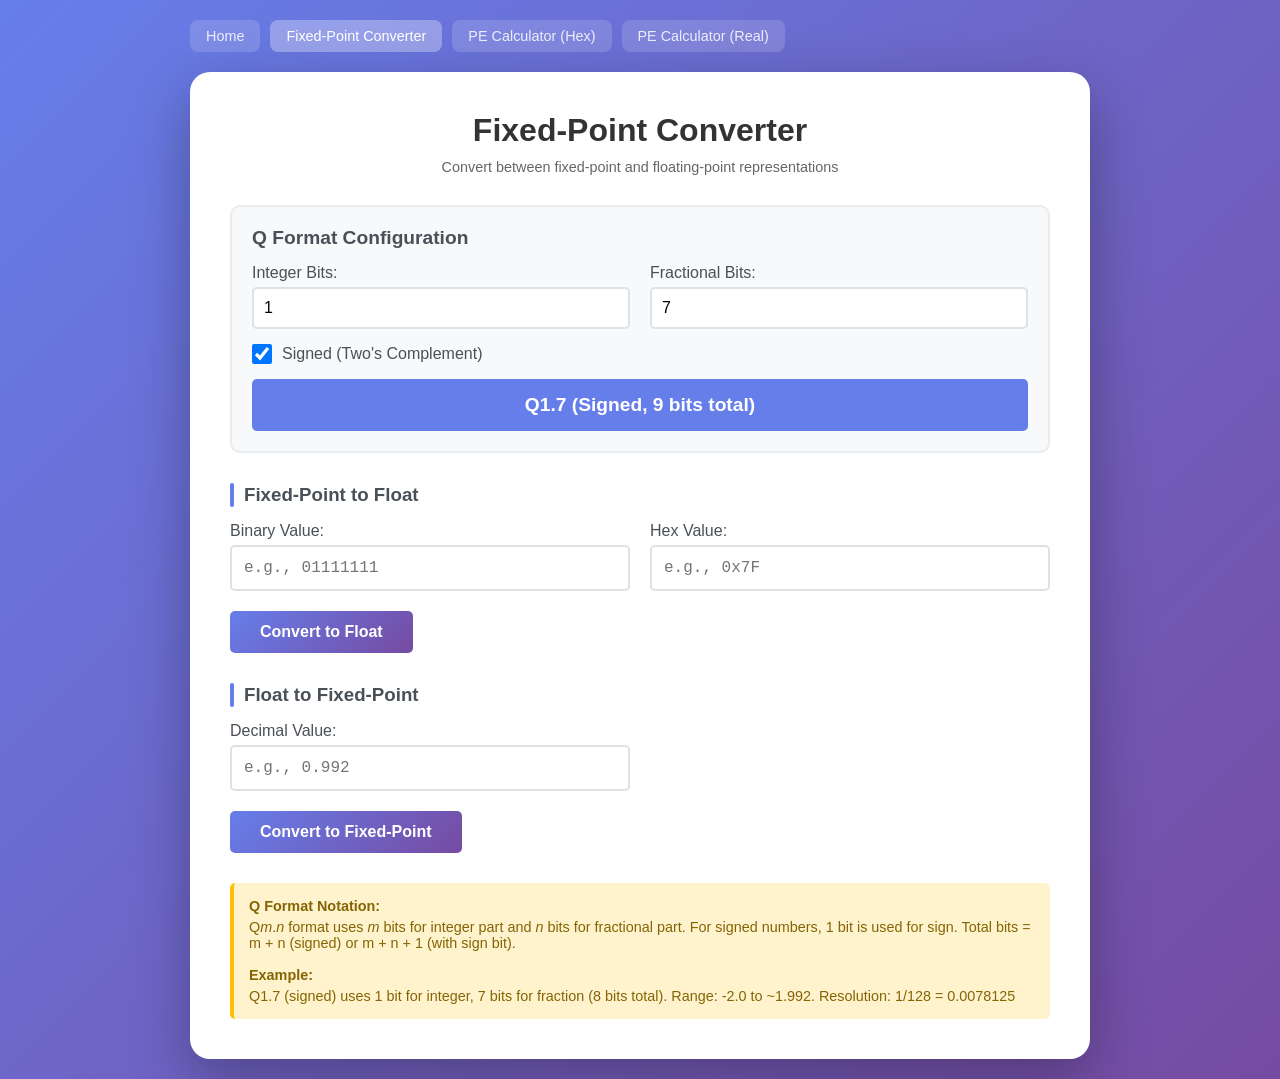
==== converter.html @ c25aed79 "first commit" ====
<!DOCTYPE html>
<html lang="en">
<head>
    <meta charset="UTF-8">
    <meta name="viewport" content="width=device-width, initial-scale=1.0">
    <title>Fixed-Point Converter</title>
    <link rel="stylesheet" href="css/styles.css">
</head>
<body>
    <nav>
        <a href="index.html">Home</a>
        <a href="converter.html" class="active">Fixed-Point Converter</a>
        <a href="pe-calculator.html">PE Calculator (Hex)</a>
        <a href="pe-real.html">PE Calculator (Real)</a>
    </nav>

    <div class="container">
        <h1>Fixed-Point Converter</h1>
        <p class="subtitle">Convert between fixed-point and floating-point representations</p>

        <div class="format-config">
            <h3>Q Format Configuration</h3>
            <div class="config-row">
                <div class="config-item">
                    <label for="intBits">Integer Bits:</label>
                    <input type="number" id="intBits" value="1" min="0" max="32" onchange="updateFormat()">
                </div>
                <div class="config-item">
                    <label for="fracBits">Fractional Bits:</label>
                    <input type="number" id="fracBits" value="7" min="0" max="32" onchange="updateFormat()">
                </div>
            </div>
            <div class="checkbox-container">
                <input type="checkbox" id="isSigned" checked onchange="updateFormat()">
                <label for="isSigned" style="margin: 0;">Signed (Two's Complement)</label>
            </div>
            <div class="format-display" id="formatDisplay">Q1.7 (Signed, 8 bits total)</div>
        </div>

        <div class="converter-section">
            <h3>Fixed-Point to Float</h3>
            <div class="converter-grid">
                <div class="input-group">
                    <label for="fpBinary">Binary Value:</label>
                    <input type="text" id="fpBinary" placeholder="e.g., 01111111" oninput="fixedToFloat()">
                </div>
                <div class="input-group">
                    <label for="fpHex">Hex Value:</label>
                    <input type="text" id="fpHex" placeholder="e.g., 0x7F" oninput="hexToFixed()">
                </div>
            </div>
            <button onclick="fixedToFloat()">Convert to Float</button>
            <div class="result" id="fpResult" style="display: none;">
                <div class="result-label">Floating-Point Value:</div>
                <div class="result-value" id="fpResultValue"></div>
            </div>
        </div>

        <div class="converter-section">
            <h3>Float to Fixed-Point</h3>
            <div class="converter-grid">
                <div class="input-group">
                    <label for="floatValue">Decimal Value:</label>
                    <input type="text" id="floatValue" placeholder="e.g., 0.992" oninput="floatToFixed()">
                </div>
            </div>
            <button onclick="floatToFixed()">Convert to Fixed-Point</button>
            <div class="result" id="floatResult" style="display: none;">
                <div class="result-label">Binary:</div>
                <div class="result-value" id="floatResultBinary"></div>
                <div class="result-label" style="margin-top: 10px;">Hexadecimal:</div>
                <div class="result-value" id="floatResultHex"></div>
                <div class="result-label" style="margin-top: 10px;">Decimal (Integer):</div>
                <div class="result-value" id="floatResultDec"></div>
            </div>
        </div>

        <div class="info">
            <strong>Q Format Notation:</strong>
            Q<em>m</em>.<em>n</em> format uses <em>m</em> bits for integer part and <em>n</em> bits for fractional part.
            For signed numbers, 1 bit is used for sign. Total bits = m + n (signed) or m + n + 1 (with sign bit).
            <br><br>
            <strong>Example:</strong> Q1.7 (signed) uses 1 bit for integer, 7 bits for fraction (8 bits total).
            Range: -2.0 to ~1.992. Resolution: 1/128 = 0.0078125
        </div>
    </div>

    <script>
        function updateFormat() {
            const intBits = parseInt(document.getElementById('intBits').value);
            const fracBits = parseInt(document.getElementById('fracBits').value);
            const isSigned = document.getElementById('isSigned').checked;

            const totalBits = intBits + fracBits + (isSigned ? 1 : 0);
            const signStr = isSigned ? 'Signed' : 'Unsigned';

            document.getElementById('formatDisplay').textContent =
                `Q${intBits}.${fracBits} (${signStr}, ${totalBits} bits total)`;
        }

        function fixedToFloat() {
            const intBits = parseInt(document.getElementById('intBits').value);
            const fracBits = parseInt(document.getElementById('fracBits').value);
            const isSigned = document.getElementById('isSigned').checked;
            const binaryStr = document.getElementById('fpBinary').value.replace(/[^01]/g, '');

            if (!binaryStr) {
                document.getElementById('fpResult').style.display = 'none';
                return;
            }

            const totalBits = intBits + fracBits + (isSigned ? 1 : 0);
            const paddedBinary = binaryStr.padStart(totalBits, '0').slice(-totalBits);
            document.getElementById('fpBinary').value = paddedBinary;

            let value = 0;
            const isNegative = isSigned && paddedBinary[0] === '1';

            if (isSigned && isNegative) {
                let inverted = '';
                for (let i = 0; i < paddedBinary.length; i++) {
                    inverted += paddedBinary[i] === '0' ? '1' : '0';
                }
                value = -(parseInt(inverted, 2) + 1);
            } else {
                value = parseInt(paddedBinary, 2);
            }

            const floatValue = value / Math.pow(2, fracBits);

            const hexValue = parseInt(paddedBinary, 2);
            document.getElementById('fpHex').value = '0x' + hexValue.toString(16).toUpperCase().padStart(Math.ceil(totalBits / 4), '0');

            document.getElementById('fpResultValue').textContent = floatValue.toFixed(10);
            document.getElementById('fpResult').style.display = 'block';
        }

        function hexToFixed() {
            const intBits = parseInt(document.getElementById('intBits').value);
            const fracBits = parseInt(document.getElementById('fracBits').value);
            const isSigned = document.getElementById('isSigned').checked;
            const hexStr = document.getElementById('fpHex').value.replace(/[^0-9a-fA-F]/g, '');

            if (!hexStr) {
                document.getElementById('fpResult').style.display = 'none';
                return;
            }

            const totalBits = intBits + fracBits + (isSigned ? 1 : 0);
            const decValue = parseInt(hexStr, 16);
            const binaryStr = decValue.toString(2).padStart(totalBits, '0').slice(-totalBits);

            document.getElementById('fpBinary').value = binaryStr;
            fixedToFloat();
        }

        function floatToFixed() {
            const intBits = parseInt(document.getElementById('intBits').value);
            const fracBits = parseInt(document.getElementById('fracBits').value);
            const isSigned = document.getElementById('isSigned').checked;
            const floatStr = document.getElementById('floatValue').value;

            if (!floatStr) {
                document.getElementById('floatResult').style.display = 'none';
                return;
            }

            const floatValue = parseFloat(floatStr);
            const totalBits = intBits + fracBits + (isSigned ? 1 : 0);

            const maxValue = isSigned ?
                (Math.pow(2, intBits + fracBits) - 1) / Math.pow(2, fracBits) :
                (Math.pow(2, intBits + fracBits + 1) - 1) / Math.pow(2, fracBits);
            const minValue = isSigned ? -Math.pow(2, intBits + fracBits) / Math.pow(2, fracBits) : 0;

            if (floatValue > maxValue || floatValue < minValue) {
                alert(`Value out of range! Valid range: ${minValue} to ${maxValue}`);
                return;
            }

            let fixedValue = Math.round(floatValue * Math.pow(2, fracBits));

            if (isSigned && fixedValue < 0) {
                fixedValue = Math.pow(2, totalBits) + fixedValue;
            }

            const binaryStr = fixedValue.toString(2).padStart(totalBits, '0');
            const hexStr = '0x' + fixedValue.toString(16).toUpperCase().padStart(Math.ceil(totalBits / 4), '0');

            document.getElementById('floatResultBinary').textContent = binaryStr;
            document.getElementById('floatResultHex').textContent = hexStr;
            document.getElementById('floatResultDec').textContent = fixedValue;
            document.getElementById('floatResult').style.display = 'block';
        }

        updateFormat();
    </script>
</body>
</html>
---- css/styles.css ----
* {
    margin: 0;
    padding: 0;
    box-sizing: border-box;
}

body {
    font-family: 'Segoe UI', Tahoma, Geneva, Verdana, sans-serif;
    background: linear-gradient(135deg, #667eea 0%, #764ba2 100%);
    min-height: 100vh;
    padding: 20px;
}

nav {
    max-width: 900px;
    margin: 0 auto 20px;
    display: flex;
    gap: 10px;
    flex-wrap: wrap;
}

nav a {
    color: rgba(255, 255, 255, 0.85);
    text-decoration: none;
    padding: 8px 16px;
    border-radius: 8px;
    background: rgba(255, 255, 255, 0.15);
    font-size: 0.9em;
    font-weight: 500;
    transition: background 0.2s, color 0.2s;
}

nav a:hover,
nav a.active {
    background: rgba(255, 255, 255, 0.3);
    color: #fff;
}

.container {
    background: white;
    border-radius: 20px;
    box-shadow: 0 20px 60px rgba(0, 0, 0, 0.3);
    max-width: 900px;
    width: 100%;
    margin: 0 auto;
    padding: 40px;
}

h1 {
    color: #333;
    margin-bottom: 10px;
    text-align: center;
    font-size: 2em;
}

.subtitle {
    text-align: center;
    color: #666;
    margin-bottom: 30px;
    font-size: 0.9em;
}

.format-config {
    background: #f8f9fa;
    padding: 20px;
    border-radius: 10px;
    margin-bottom: 30px;
    border: 2px solid #e9ecef;
}

.format-config h3 {
    color: #495057;
    margin-bottom: 15px;
    font-size: 1.2em;
}

.config-row {
    display: flex;
    gap: 20px;
    margin-bottom: 15px;
    flex-wrap: wrap;
}

.config-item {
    flex: 1;
    min-width: 200px;
}

label {
    display: block;
    margin-bottom: 5px;
    color: #495057;
    font-weight: 500;
}

input[type="number"] {
    width: 100%;
    padding: 10px;
    border: 2px solid #dee2e6;
    border-radius: 5px;
    font-size: 1em;
    transition: border-color 0.3s;
}

input[type="number"]:focus {
    outline: none;
    border-color: #667eea;
}

.checkbox-container {
    display: flex;
    align-items: center;
    gap: 10px;
    margin-top: 10px;
}

input[type="checkbox"] {
    width: 20px;
    height: 20px;
    cursor: pointer;
}

.format-display {
    background: #667eea;
    color: white;
    padding: 15px;
    border-radius: 5px;
    text-align: center;
    font-size: 1.2em;
    font-weight: bold;
    margin-top: 15px;
}

.converter-section {
    margin-bottom: 30px;
}

.converter-section h3 {
    color: #495057;
    margin-bottom: 15px;
    display: flex;
    align-items: center;
    gap: 10px;
}

.converter-section h3::before {
    content: '';
    width: 4px;
    height: 24px;
    background: #667eea;
    border-radius: 2px;
}

.converter-grid {
    display: grid;
    grid-template-columns: 1fr 1fr;
    gap: 20px;
    margin-bottom: 20px;
}

.input-group {
    display: flex;
    flex-direction: column;
}

input[type="text"] {
    width: 100%;
    padding: 12px;
    border: 2px solid #dee2e6;
    border-radius: 5px;
    font-size: 1em;
    font-family: 'Courier New', monospace;
    transition: border-color 0.3s;
}

input[type="text"]:focus {
    outline: none;
    border-color: #667eea;
}

button {
    background: linear-gradient(135deg, #667eea 0%, #764ba2 100%);
    color: white;
    border: none;
    padding: 12px 30px;
    border-radius: 5px;
    font-size: 1em;
    cursor: pointer;
    transition: transform 0.2s, box-shadow 0.2s;
    font-weight: 600;
}

button:hover {
    transform: translateY(-2px);
    box-shadow: 0 5px 15px rgba(102, 126, 234, 0.4);
}

button:active {
    transform: translateY(0);
}

.result {
    background: #e7f5ff;
    border-left: 4px solid #667eea;
    padding: 15px;
    border-radius: 5px;
    margin-top: 15px;
    font-family: 'Courier New', monospace;
}

.result-label {
    color: #495057;
    font-weight: 600;
    margin-bottom: 5px;
}

.result-value {
    color: #1864ab;
    font-size: 1.1em;
    word-break: break-all;
}

.info {
    background: #fff3cd;
    border-left: 4px solid #ffc107;
    padding: 15px;
    border-radius: 5px;
    margin-top: 20px;
    font-size: 0.9em;
    color: #856404;
}

.info strong {
    display: block;
    margin-bottom: 5px;
}

/* PE table styles */
.pe-table-wrap {
    background: #f8f9fa;
    padding: 20px;
    border-radius: 10px;
    overflow-x: auto;
}

.pe-table {
    width: 100%;
    border-collapse: collapse;
    font-family: 'Courier New', monospace;
    font-size: 0.9em;
}

.pe-table thead tr {
    background: #667eea;
    color: white;
}

.pe-table th,
.pe-table td {
    border: 1px solid #ddd;
    padding: 8px 10px;
    text-align: center;
}

.pe-table tbody tr:nth-child(odd) {
    background: white;
}

.pe-table tbody tr:nth-child(even) {
    background: #f8f9fa;
}

/* Index page cards */
.tools-grid {
    display: grid;
    grid-template-columns: repeat(auto-fit, minmax(250px, 1fr));
    gap: 20px;
    margin-top: 30px;
}

.tool-card {
    background: #f8f9fa;
    border-radius: 12px;
    padding: 25px;
    border: 2px solid #e9ecef;
    transition: transform 0.2s, box-shadow 0.2s;
    text-decoration: none;
    color: inherit;
    display: block;
}

.tool-card:hover {
    transform: translateY(-4px);
    box-shadow: 0 8px 25px rgba(0, 0, 0, 0.1);
    border-color: #667eea;
}

.tool-card h3 {
    color: #333;
    margin-bottom: 10px;
    font-size: 1.2em;
}

.tool-card p {
    color: #666;
    font-size: 0.9em;
    line-height: 1.5;
}

/* Real PE result cards */
.real-pe-grid {
    display: grid;
    grid-template-columns: repeat(auto-fit, minmax(200px, 1fr));
    gap: 15px;
}

.real-pe-card {
    background: white;
    padding: 15px;
    border-radius: 8px;
    border-left: 4px solid;
}

.real-pe-card.addition { border-color: #4caf50; }
.real-pe-card.subtraction { border-color: #ff9800; }
.real-pe-card.rotation { border-color: #2196f3; }
.real-pe-card.scaled { border-color: #9c27b0; }

.real-pe-card .card-title {
    color: #495057;
    font-size: 0.85em;
    margin-bottom: 5px;
}

.real-pe-card .card-body {
    font-family: 'Courier New', monospace;
}

@media (max-width: 768px) {
    .converter-grid {
        grid-template-columns: 1fr;
    }

    .config-row {
        flex-direction: column;
    }

    nav {
        justify-content: center;
    }
}
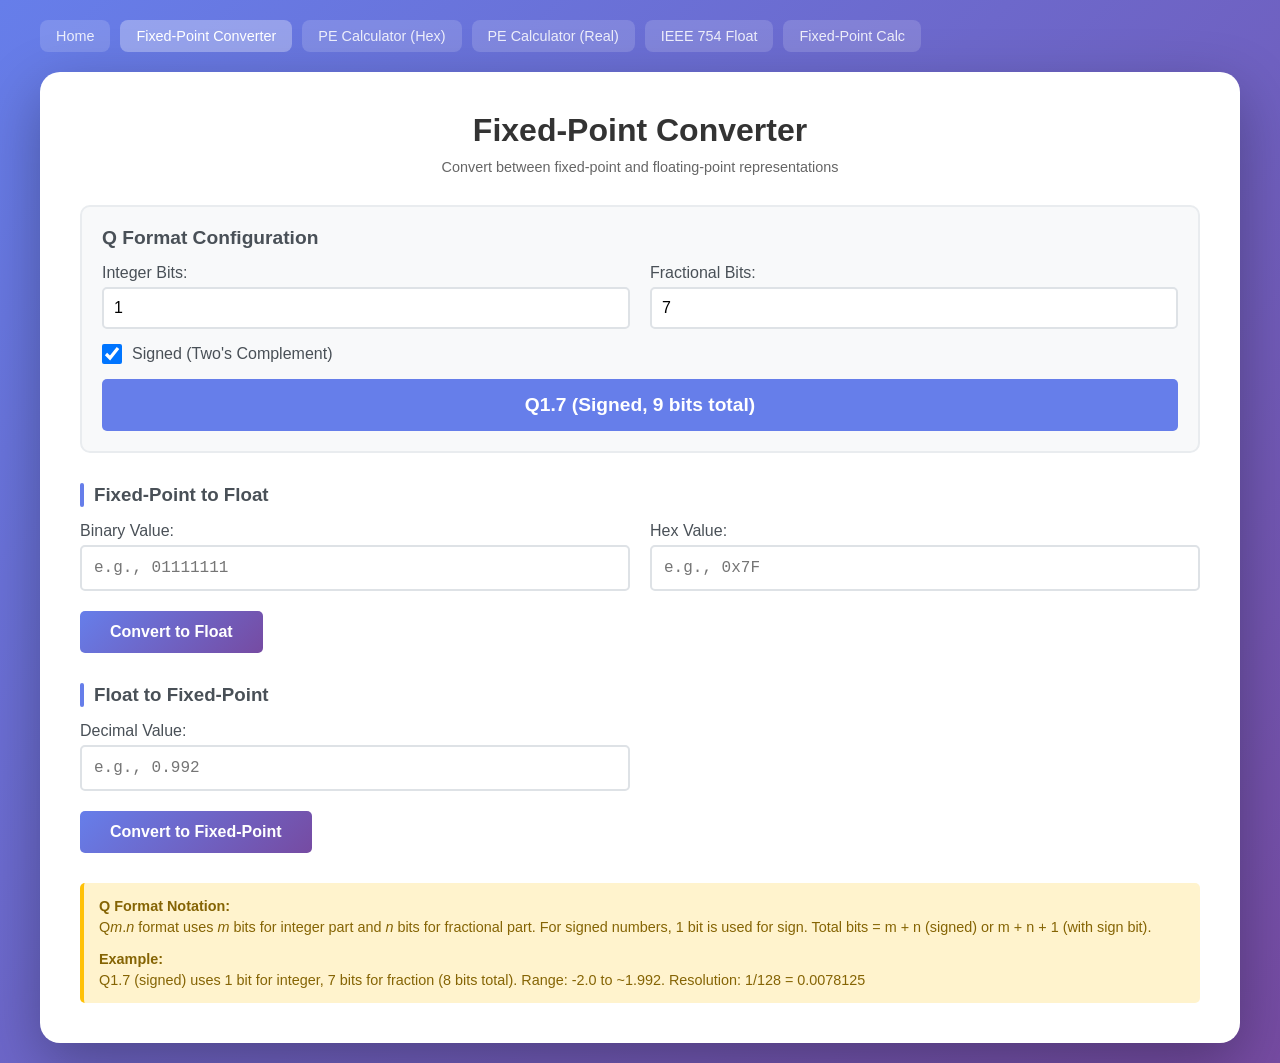
==== commit a08f7542: "add iee754 and fix point calculation" ====
--- a/converter.html
+++ b/converter.html
@@ -12,6 +12,8 @@
         <a href="converter.html" class="active">Fixed-Point Converter</a>
         <a href="pe-calculator.html">PE Calculator (Hex)</a>
         <a href="pe-real.html">PE Calculator (Real)</a>
+        <a href="ieee754.html">IEEE 754 Float</a>
+        <a href="fp-calc.html">Fixed-Point Calc</a>
     </nav>
 
     <div class="container">
@@ -193,6 +195,44 @@
             document.getElementById('floatResult').style.display = 'block';
         }
 
+        // ---- localStorage ----
+        const STORAGE_KEY = 'converter_inputs';
+        function saveInputs() {
+            localStorage.setItem(STORAGE_KEY, JSON.stringify({
+                intBits: document.getElementById('intBits').value,
+                fracBits: document.getElementById('fracBits').value,
+                isSigned: document.getElementById('isSigned').checked,
+                fpBinary: document.getElementById('fpBinary').value,
+                fpHex: document.getElementById('fpHex').value,
+                floatValue: document.getElementById('floatValue').value
+            }));
+        }
+        function loadInputs() {
+            try {
+                const data = JSON.parse(localStorage.getItem(STORAGE_KEY));
+                if (!data) return;
+                if (data.intBits) document.getElementById('intBits').value = data.intBits;
+                if (data.fracBits) document.getElementById('fracBits').value = data.fracBits;
+                if (data.isSigned !== undefined) document.getElementById('isSigned').checked = data.isSigned;
+                if (data.fpBinary) document.getElementById('fpBinary').value = data.fpBinary;
+                if (data.fpHex) document.getElementById('fpHex').value = data.fpHex;
+                if (data.floatValue) document.getElementById('floatValue').value = data.floatValue;
+                updateFormat();
+                if (data.fpBinary) fixedToFloat();
+                if (data.floatValue) floatToFixed();
+            } catch (e) {}
+        }
+        // Hook save into existing functions
+        const _origFixedToFloat = fixedToFloat;
+        fixedToFloat = function() { _origFixedToFloat(); saveInputs(); };
+        const _origHexToFixed = hexToFixed;
+        hexToFixed = function() { _origHexToFixed(); saveInputs(); };
+        const _origFloatToFixed = floatToFixed;
+        floatToFixed = function() { _origFloatToFixed(); saveInputs(); };
+        const _origUpdateFormat = updateFormat;
+        updateFormat = function() { _origUpdateFormat(); saveInputs(); };
+
+        loadInputs();
         updateFormat();
     </script>
 </body>
--- a/css/styles.css
+++ b/css/styles.css
@@ -12,7 +12,7 @@
 }
 
 nav {
-    max-width: 900px;
+    max-width: 1200px;
     margin: 0 auto 20px;
     display: flex;
     gap: 10px;
@@ -40,7 +40,7 @@
     background: white;
     border-radius: 20px;
     box-shadow: 0 20px 60px rgba(0, 0, 0, 0.3);
-    max-width: 900px;
+    max-width: 1200px;
     width: 100%;
     margin: 0 auto;
     padding: 40px;
